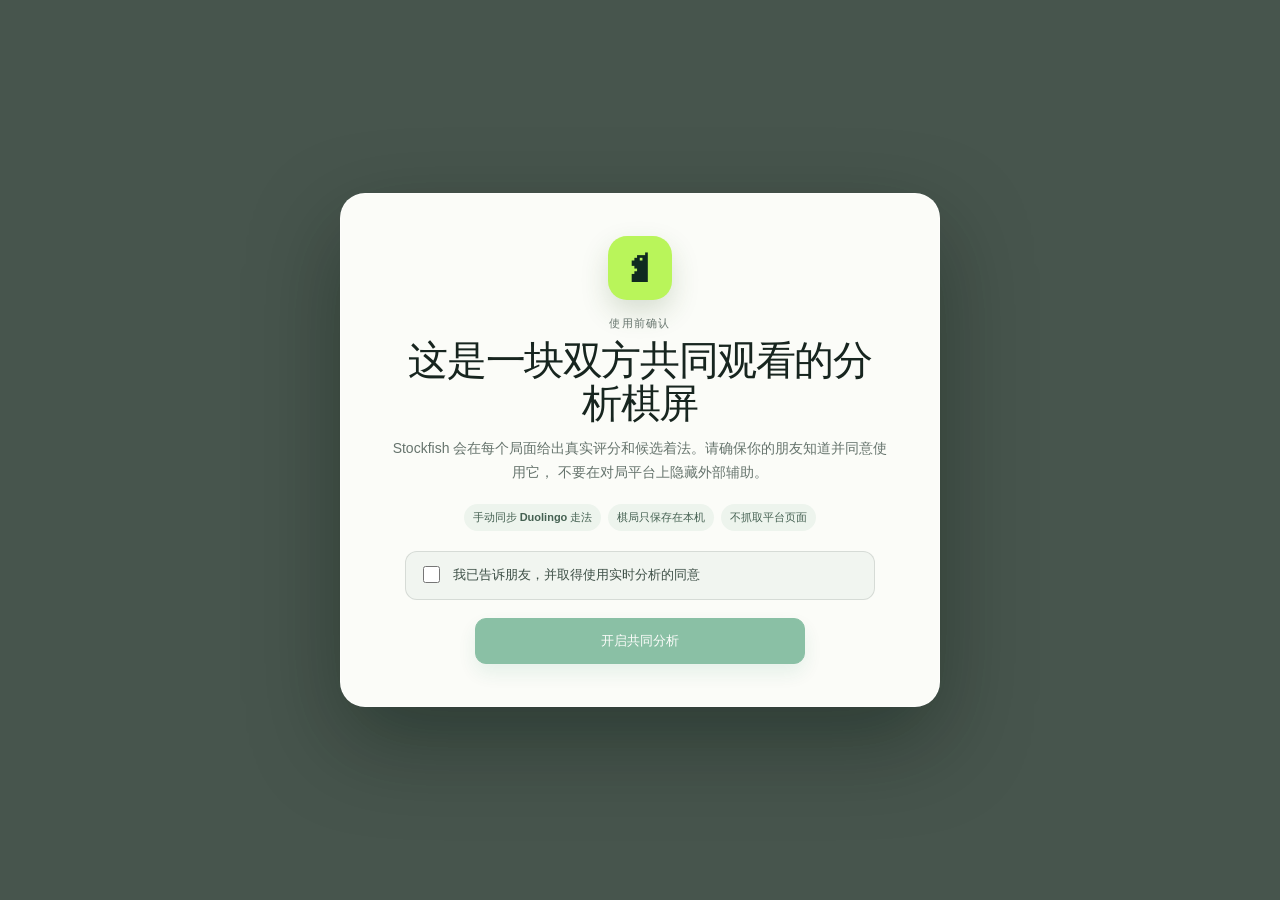
==== index.html @ 721ba022 "Deploy offline iPhone PWA" ====
<!doctype html>
<html lang="zh-CN">
  <head>
    <meta charset="UTF-8" />
    <meta name="viewport" content="width=device-width, initial-scale=1.0" />
    <meta
      name="description"
      content="与 Duolingo 同屏使用的国际象棋实时分析教练台"
    />
    <meta name="theme-color" content="#0d2a20" />
    <meta name="application-name" content="棋教练" />
    <meta name="mobile-web-app-capable" content="yes" />
    <meta name="apple-mobile-web-app-capable" content="yes" />
    <meta name="apple-mobile-web-app-title" content="棋教练" />
    <meta name="apple-mobile-web-app-status-bar-style" content="black-translucent" />
    <link rel="icon" type="image/png" href="./icons/icon-192.png" />
    <link rel="apple-touch-icon" href="./icons/apple-touch-icon.png" />
    <title>同屏棋教练 · Stockfish 19</title>
    <script type="module" crossorigin src="./assets/index-BOkSZx4O.js"></script>
    <link rel="stylesheet" crossorigin href="./assets/index-dAoRSckK.css">
  <link rel="manifest" href="./manifest.webmanifest"></head>
  <body>
    <div id="root"></div>
  </body>
</html>
---- assets/index-dAoRSckK.css ----
:root{color:#17251f;font-synthesis:none;text-rendering:optimizelegibility;--ink:#17251f;--muted:#66746d;--paper:#fbfcf8;--green:#0aa35a;--green-dark:#087a45;--green-pale:#dff5e9;--line:#17251f1f;--shadow:0 18px 50px #132d211a;background:#edf0e9;font-family:Segoe UI,Microsoft YaHei,PingFang SC,Noto Sans CJK SC,sans-serif}*{box-sizing:border-box}html{background:radial-gradient(circle at 12% 5%,#5bbe852e,#0000 28%),radial-gradient(circle at 92% 32%,#f2c7662e,#0000 24%),#edf0e9;min-width:320px;min-height:100%}body{min-width:320px;min-height:100vh;margin:0}button,textarea,input{font:inherit}button{color:inherit}button:focus-visible,textarea:focus-visible,input:focus-visible{outline-offset:2px;outline:3px solid #0aa35a59}button:disabled{cursor:not-allowed;opacity:.46}.app-shell{width:min(1520px,100% - 40px);margin:0 auto;padding:24px 0 36px}.topbar{color:#f7fbf8;background:#0d2a20;border-radius:20px;grid-template-columns:minmax(180px,1fr) auto minmax(180px,1fr);align-items:center;gap:24px;padding:14px 18px;display:grid;box-shadow:0 18px 44px #061e1638}.brand{align-items:center;gap:12px;display:flex}.brand-mark{color:#0d2a20;background:#b9f55a;border-radius:14px;place-items:center;width:46px;height:46px;font-size:28px;display:grid;box-shadow:inset 0 -3px #0000001f}.brand-kicker,.eyebrow{color:var(--muted);letter-spacing:.12em;text-transform:uppercase;font-size:11px;font-weight:750;display:block}.brand-kicker{color:#9fb8ac;letter-spacing:.08em}.brand h1{margin:1px 0 0;font-size:22px;line-height:1}.fair-mode{background:#ffffff0e;border:1px solid #ffffff1f;border-radius:13px;align-items:center;gap:10px;min-width:255px;padding:9px 13px;display:flex}.fair-mode div{flex-direction:column;gap:2px;display:flex}.fair-mode strong{font-size:13px}.fair-mode div span{color:#abc1b7;font-size:11px}.live-dot{background:#b9f55a;border-radius:50%;width:9px;height:9px;animation:2.4s ease-in-out infinite breathe;box-shadow:0 0 0 5px #b9f55a1f}.quiet-button{color:#d0ded6;cursor:pointer;background:0 0;border:1px solid #ffffff29;border-radius:10px;padding:9px 13px}.quiet-button:hover{color:#fff;border-color:#ffffff52}.header-actions{justify-self:end;gap:8px;display:flex}.offline-dot{background:#e09b20;box-shadow:0 0 0 5px #e09b2024}.setup-bar{-webkit-backdrop-filter:blur(12px);backdrop-filter:blur(12px);background:#fbfcf8d1;border:1px solid #17251f1a;border-radius:16px;flex-wrap:wrap;align-items:center;gap:18px;margin:18px 0;padding:12px 16px;display:flex;box-shadow:0 8px 24px #17251f0b}.setting-group{align-items:center;gap:9px;display:flex}.setting-label{color:var(--muted);font-size:12px;font-weight:700}.segmented-control{background:#e9ede7;border-radius:11px;gap:4px;padding:4px;display:flex}.segmented-control button{color:#617068;cursor:pointer;background:0 0;border:0;border-radius:8px;padding:8px 13px;font-size:13px;font-weight:700}.segmented-control button:hover{color:var(--ink)}.segmented-control button.active{color:var(--ink);background:#fff;box-shadow:0 2px 8px #17251f1c}.segmented-control.compact button{padding:6px 11px}.auto-switch{border:1px solid var(--line);cursor:pointer;background:#f1f4ef;border-radius:12px;align-items:center;gap:10px;min-width:174px;padding:7px 9px 7px 11px;transition:background .16s,border-color .16s;display:flex;position:relative}.auto-switch.active{background:var(--green-pale);border-color:#0aa35a59}.auto-switch-copy{flex-direction:column;flex:1;gap:1px;min-width:0;display:flex}.auto-switch-copy strong{font-size:12px}.auto-switch-copy small{color:var(--muted);white-space:nowrap;font-size:10px}.auto-switch input{z-index:1;opacity:0;cursor:pointer;width:100%;height:100%;position:absolute;inset:0}.switch-track{background:#aab5ae;border-radius:999px;flex:none;width:36px;height:21px;transition:background .16s;position:relative}.switch-track span{background:#fff;border-radius:50%;width:15px;height:15px;transition:transform .16s;position:absolute;top:3px;left:3px;box-shadow:0 2px 5px #17251f33}.auto-switch input:checked+.switch-track{background:var(--green)}.auto-switch input:checked+.switch-track span{transform:translate(15px)}.auto-switch input:focus-visible+.switch-track{outline-offset:2px;outline:3px solid #0aa35a59}.turn-indicator{color:#45564e;align-items:center;gap:8px;margin-left:auto;font-size:13px;font-weight:700;display:flex}.piece-dot{border:2px solid #385046;border-radius:50%;width:10px;height:10px}.piece-dot.white{background:#fff}.piece-dot.black{background:#1a2922}.workspace{grid-template-columns:minmax(520px,1.4fr) minmax(380px,.86fr);align-items:start;gap:20px;display:grid}.board-column{min-width:0;box-shadow:var(--shadow);background:#fbfcf8eb;border:1px solid #17251f1a;border-radius:24px;padding:22px}.board-heading,.section-heading,.dialog-heading,.status-line{justify-content:space-between;align-items:center;gap:16px;display:flex}.board-heading{margin-bottom:15px}.board-heading h2,.section-heading h3,.dialog-heading h2{margin:3px 0 0;line-height:1.15}.board-heading h2{font-size:clamp(19px,2.1vw,26px)}.section-heading h3,.dialog-heading h2{font-size:18px}.text-button{color:var(--green-dark);cursor:pointer;background:0 0;border:0;padding:5px;font-size:13px;font-weight:750}.text-button:hover,.text-button.active{color:var(--green);text-underline-offset:4px;text-decoration:underline}.board-frame{width:min(100%,760px);margin:0 auto;position:relative}.board-frame [id=analysis-chessboard]{width:100%!important}.board-help{min-height:18px;color:var(--muted);text-align:center;margin:12px 0 8px;font-size:12px}.board-legend{color:#68776f;flex-wrap:wrap;justify-content:center;gap:15px;font-size:11px;display:flex}.board-legend span{align-items:center;gap:5px;display:flex}.board-legend i{border-radius:999px;width:16px;height:4px}.board-legend .last-move-key{background:#ffc936b8;height:9px}.promotion-picker{-webkit-backdrop-filter:blur(4px);backdrop-filter:blur(4px);background:#091b1494;border-radius:14px;place-items:center;padding:20px;display:grid;position:absolute;inset:0}.promotion-card{background:#fff;border-radius:18px;flex-direction:column;gap:14px;width:min(280px,100%);padding:20px;display:flex;box-shadow:0 20px 50px #03140d47}.promotion-options{grid-template-columns:repeat(4,1fr);gap:7px;display:grid}.promotion-options button{aspect-ratio:1;border:1px solid var(--line);cursor:pointer;background:#f2f5ef;border-radius:11px;font-size:17px;font-weight:800}.promotion-options button:hover{color:var(--green-dark);background:var(--green-pale)}.action-bar{flex-wrap:wrap;gap:8px;margin-top:18px;display:flex}.secondary-button,.primary-button{cursor:pointer;border-radius:11px;padding:10px 15px;font-size:13px;font-weight:750}.secondary-button{border:1px solid var(--line);background:#fff}.secondary-button:hover{background:#f7fbf7;border-color:#0aa35a66}.primary-button{border:1px solid var(--green-dark);color:#fff;background:var(--green-dark);box-shadow:0 9px 20px #087a4533}.primary-button:not(:disabled):hover{background:var(--green);border-color:var(--green);transform:translateY(-1px)}.sync-note{color:#53635b;background:#eef5ef;border-radius:11px;gap:10px;margin-top:14px;padding:11px 13px;font-size:12px;display:flex}.sync-note strong{color:var(--green-dark);flex:none}.analysis-column{flex-direction:column;gap:12px;display:flex}.status-card,.evaluation-card,.candidates-card,.coach-card,.history-card{background:#fbfcf8f0;border:1px solid #17251f1a;border-radius:18px;box-shadow:0 10px 28px #17251f0f}.status-card{padding:15px 16px}.status-line{justify-content:flex-start}.status-line>div{flex-direction:column;gap:2px;display:flex}.status-line strong{font-size:14px}.status-line .text-button{margin-left:auto}.status-dot{border-radius:50%;flex:none;width:10px;height:10px}.status-loading,.status-analyzing{background:#e09b20;animation:1.2s ease-in-out infinite breathe;box-shadow:0 0 0 5px #e09b201a}.status-ready{background:var(--green);box-shadow:0 0 0 5px #0aa35a1a}.status-error{background:#cc5644}.status-idle{background:#97a19c}.engine-loading{margin-top:14px}.engine-loading p,.engine-error p{color:var(--muted);margin:8px 0 0;font-size:12px;line-height:1.5}.loading-track{background:#e5eae3;border-radius:999px;height:5px;overflow:hidden}.loading-track span{background:linear-gradient(90deg, var(--green), #b9f55a);border-radius:inherit;width:42%;height:100%;animation:1.7s ease-in-out infinite alternate loading;display:block}.engine-error,.engine-error .secondary-button{margin-top:10px}.evaluation-card{grid-template-columns:minmax(0,1fr) 24px;gap:8px 18px;padding:17px;display:grid}.evaluation-copy{flex-direction:column;justify-content:center;min-height:94px;display:flex}.evaluation-copy strong{font-variant-numeric:tabular-nums;letter-spacing:-.03em;margin:5px 0;font-size:clamp(24px,2.8vw,35px)}.evaluation-copy>span:last-child{color:var(--muted);font-size:12px}.evaluation-bar{background:#17251f;border:2px solid #17251f;border-radius:999px;grid-row:span 2;height:118px;position:relative;overflow:hidden}.white-share{background:#f3f5ed;width:100%;transition:height .38s;position:absolute;bottom:0}.midline{background:#0aa35a;width:100%;height:1px;position:absolute;top:50%;left:0}.win-rate{color:var(--muted);font-variant-numeric:tabular-nums;justify-content:space-between;font-size:11px;display:flex}.candidates-card,.coach-card,.history-card{padding:16px}.turn-chip,.privacy-chip,.game-summary{color:#52625a;white-space:nowrap;background:#edf2ec;border-radius:999px;padding:5px 8px;font-size:10px;font-weight:750}.privacy-chip{color:var(--green-dark);background:var(--green-pale)}.candidate-list{flex-direction:column;gap:7px;margin:13px 0 0;padding:0;list-style:none;display:flex}.candidate-list li{background:#f1f4ef;border-radius:11px;grid-template-columns:28px minmax(0,1fr) auto;align-items:center;gap:9px;padding:9px;display:grid}.candidate-index{color:#fff;border-radius:8px;place-items:center;width:27px;height:27px;font-size:12px;font-weight:850;display:grid}.candidate-main{flex-direction:column;gap:2px;min-width:0;display:flex}.candidate-main strong{font-size:15px}.candidate-main span{color:var(--muted);white-space:nowrap;text-overflow:ellipsis;font-family:Cascadia Mono,Consolas,monospace;font-size:10px;overflow:hidden}.candidate-score{color:#34483d;font-variant-numeric:tabular-nums;background:#fff;border-radius:7px;padding:4px 7px;font-family:Cascadia Mono,Consolas,monospace;font-size:11px;font-weight:750}.candidate-empty,.empty-history{color:var(--muted);text-align:center;border:1px dashed #17251f29;border-radius:11px;margin:12px 0 0;padding:18px 12px;font-size:12px;line-height:1.55}.coach-list{flex-direction:column;gap:9px;margin:13px 0 0;padding:0;list-style:none;display:flex}.coach-list li{color:#405148;background:#f3f6f1;border-radius:10px;padding:10px 11px 10px 30px;font-size:12px;line-height:1.62;position:relative}.coach-list li:before{color:var(--green);content:"◆";font-size:10px;position:absolute;top:9px;left:11px}.move-list{max-height:160px;margin:12px 0 0;padding:0 5px 0 0;list-style:none;overflow:auto}.move-list li{border-bottom:1px solid #17251f12;grid-template-columns:34px 1fr 1fr;gap:8px;padding:5px 8px;font-family:Cascadia Mono,Consolas,monospace;font-size:12px;display:grid}.move-number{color:#8b9891}.footer{color:#7b8881;flex-wrap:wrap;justify-content:space-between;gap:10px;padding:18px 4px 0;font-size:10px;display:flex}.modal-backdrop{z-index:100;-webkit-backdrop-filter:blur(10px);backdrop-filter:blur(10px);background:#071911b8;place-items:center;padding:20px;display:grid;position:fixed;inset:0;overflow-y:auto}.consent-card,.data-dialog,.install-dialog{background:#fbfcf8;border:1px solid #ffffff80;border-radius:25px;width:min(600px,100%);padding:clamp(24px,4vw,42px);box-shadow:0 34px 90px #00120a61}.consent-card{text-align:center}.consent-mark{color:#102a20;background:#b9f55a;border-radius:19px;place-items:center;width:64px;height:64px;margin:0 auto 16px;font-size:43px;display:grid;box-shadow:0 12px 28px #305a222e}.consent-card h1{letter-spacing:-.035em;max-width:500px;margin:8px auto 12px;font-size:clamp(26px,4.5vw,40px);line-height:1.08}.consent-card>p{max-width:500px;color:var(--muted);margin:0 auto;font-size:14px;line-height:1.7}.consent-facts{flex-wrap:wrap;justify-content:center;gap:7px;margin:20px 0;display:flex}.consent-facts span{color:#456152;background:#edf4ed;border-radius:999px;padding:6px 9px;font-size:11px;font-weight:700}.consent-check{text-align:left;border:1px solid var(--line);color:#3e5047;cursor:pointer;background:#f1f5f0;border-radius:12px;align-items:flex-start;gap:10px;max-width:470px;margin:0 auto 18px;padding:13px;font-size:13px;line-height:1.5;display:flex}.consent-check input{width:17px;height:17px;accent-color:var(--green);margin-top:1px}.consent-card>.primary-button{width:min(330px,100%);padding:13px 20px}.data-dialog{padding:24px}.install-dialog{width:min(560px,100%);padding:24px}.install-intro{color:var(--muted);margin:18px 0;font-size:13px;line-height:1.7}.install-steps{flex-direction:column;gap:9px;margin:0;padding:0;list-style:none;display:flex}.install-steps li{color:#405148;background:#f1f5f0;border-radius:11px;align-items:center;gap:11px;padding:11px;font-size:13px;line-height:1.45;display:flex}.install-steps li>span{color:#fff;background:var(--green-dark);border-radius:50%;flex:none;place-items:center;width:25px;height:25px;font-size:11px;font-weight:800;display:grid}.install-caution{color:#6b5c34;background:#fff7df;border:1px solid #c495242e;border-radius:11px;flex-direction:column;gap:4px;margin-top:16px;padding:12px;font-size:11px;line-height:1.55;display:flex}.icon-button{color:#607068;cursor:pointer;background:#edf1eb;border:0;border-radius:10px;place-items:center;width:36px;height:36px;font-size:24px;display:grid}.data-dialog>.segmented-control{width:max-content;margin:20px 0 10px}.dialog-actions{gap:15px;margin-bottom:8px;display:flex}.data-field{color:#53635b;flex-direction:column;gap:7px;font-size:12px;font-weight:700;display:flex}.data-field textarea{resize:vertical;color:#24382e;border:1px solid var(--line);background:#f1f4ef;border-radius:12px;width:100%;min-height:210px;padding:13px;font-family:Cascadia Mono,Consolas,monospace;font-size:12px;line-height:1.55}.field-error{color:#b34031;margin:8px 0 0;font-size:12px}.dialog-footer{justify-content:flex-end;align-items:center;gap:14px;margin-top:17px;display:flex}.toast{z-index:120;color:#fff;background:#173a2b;border:1px solid #ffffff21;border-radius:12px;max-width:min(420px,100vw - 48px);padding:12px 16px;font-size:13px;position:fixed;bottom:24px;right:24px;box-shadow:0 15px 35px #03180e40}@keyframes breathe{0%,to{opacity:.62;transform:scale(.92)}50%{opacity:1;transform:scale(1)}}@keyframes loading{0%{transform:translate(-15%)}to{transform:translate(145%)}}@media (width<=1080px){.workspace{grid-template-columns:minmax(0,1fr)}.analysis-column{grid-template-columns:repeat(2,minmax(0,1fr));display:grid}.status-card,.evaluation-card{align-self:stretch}}@media (width<=760px){.app-shell{width:min(100% - 20px,680px);padding-top:10px}.topbar{border-radius:16px;grid-template-columns:1fr auto;gap:12px;padding:12px}.fair-mode{grid-area:2/1/auto/-1;min-width:0}.quiet-button{padding:8px 10px}.header-actions{gap:5px}.setup-bar{gap:10px;margin:11px 0;padding:10px 12px}.turn-indicator{width:100%;margin-left:0;padding-top:3px}.board-column{border-radius:18px;padding:13px}.board-heading{padding:2px 3px 0}.action-bar{grid-template-columns:repeat(2,1fr);display:grid}.sync-note{flex-direction:column;gap:3px}.analysis-column{display:flex}.footer{flex-direction:column}.consent-card,.data-dialog{border-radius:20px;padding:22px 18px}.toast{bottom:12px;right:12px}}@media (width<=430px){.segmented-control button{padding:7px 9px;font-size:12px}.setting-group{flex:100%;justify-content:space-between}.board-help{padding:0 8px;line-height:1.5}.evaluation-card{grid-template-columns:minmax(0,1fr) 20px}}@media (prefers-reduced-motion:reduce){*,:before,:after{scroll-behavior:auto!important;transition-duration:.01ms!important;animation-duration:.01ms!important;animation-iteration-count:1!important}}
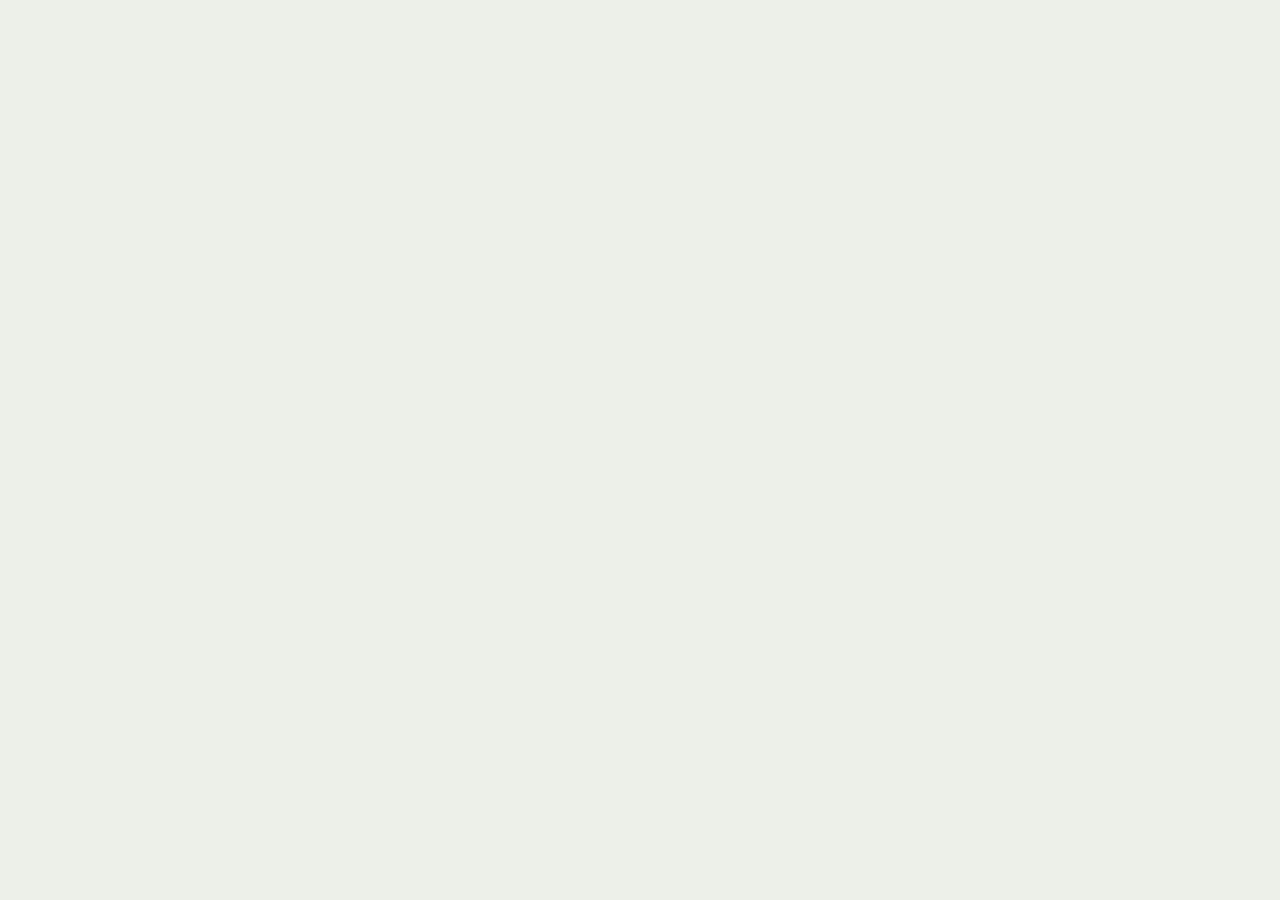
==== commit 5d470d1b: "Update PWA app shell" ====
--- a/index.html
+++ b/index.html
@@ -16,7 +16,7 @@
     <link rel="icon" type="image/png" href="./icons/icon-192.png" />
     <link rel="apple-touch-icon" href="./icons/apple-touch-icon.png" />
     <title>同屏棋教练 · Stockfish 19</title>
-    <script type="module" crossorigin src="./assets/index-BOkSZx4O.js"></script>
+    <script type="module" crossorigin src="./assets/index-7RU69S_R.js"></script>
     <link rel="stylesheet" crossorigin href="./assets/index-dAoRSckK.css">
   <link rel="manifest" href="./manifest.webmanifest"></head>
   <body>
